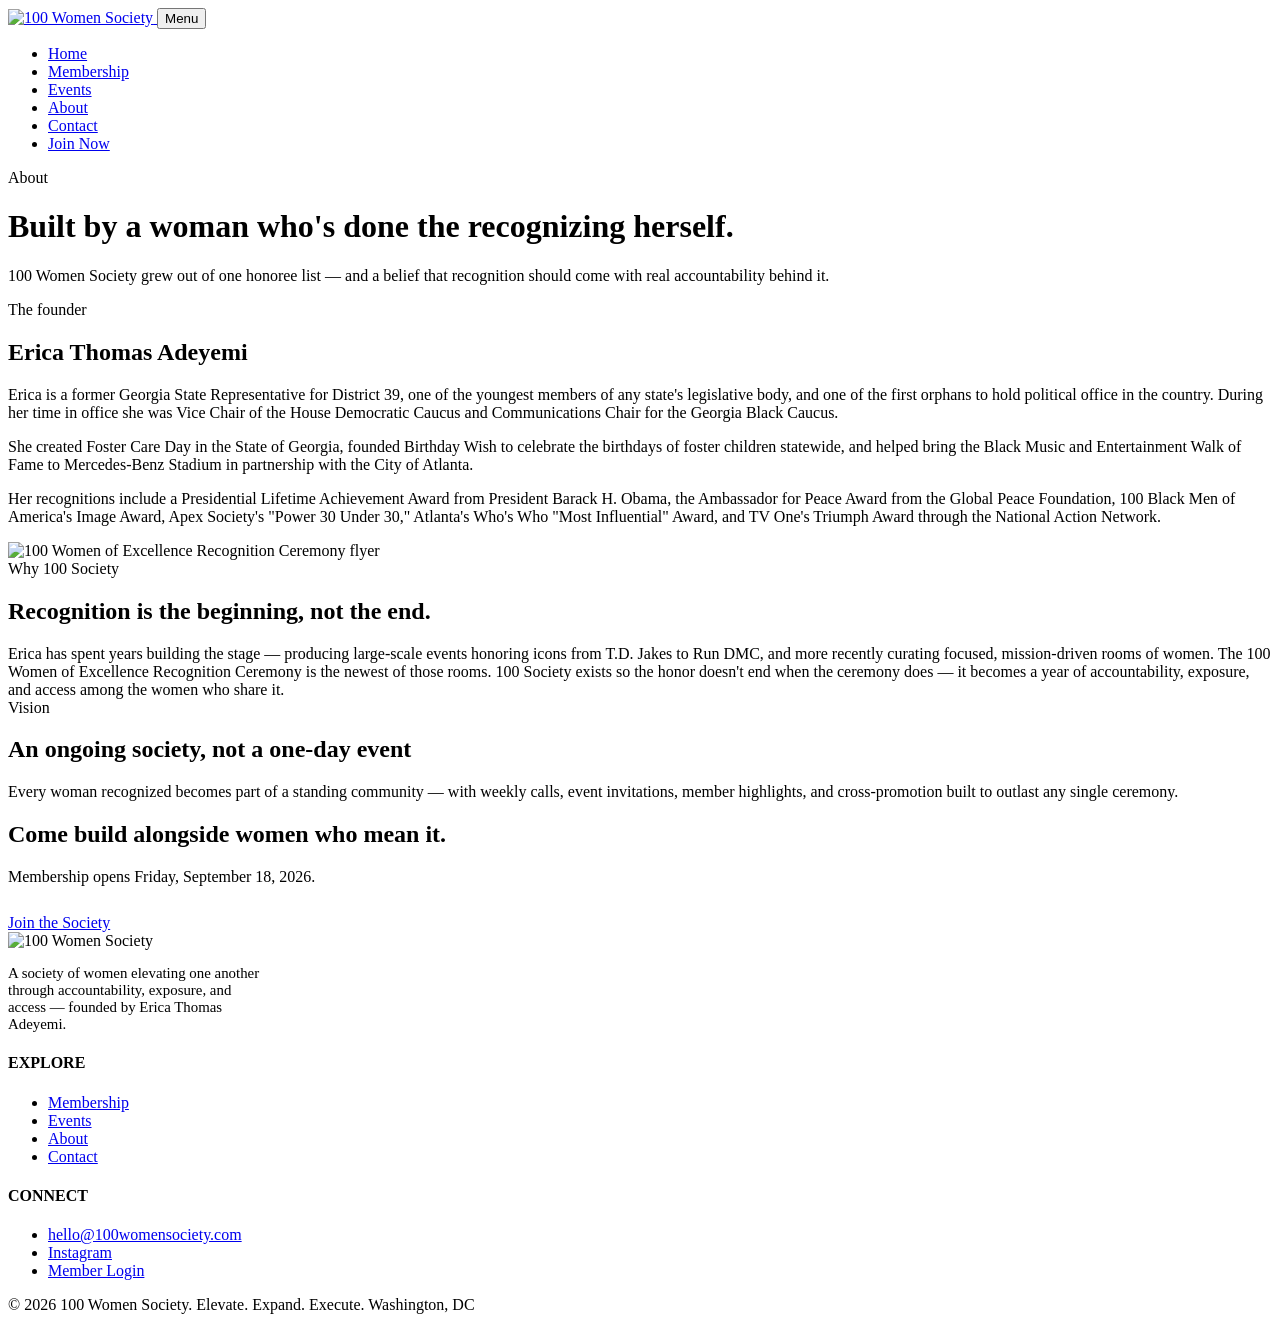
==== about.html @ 5d3458ab "Initial Website" ====
<!DOCTYPE html>
<html lang="en">
<head>
<meta charset="UTF-8">
<meta name="viewport" content="width=device-width, initial-scale=1.0">
<title>About | 100 Women Society</title>
<meta name="description" content="100 Women Society was founded by Erica Thomas Adeyemi, former Georgia State Representative and lifelong advocate for foster youth and women's leadership.">
<link rel="icon" href="assets/img/favicon-32.png" sizes="32x32">
<link rel="apple-touch-icon" href="assets/img/apple-touch-icon.png">
<link rel="stylesheet" href="assets/css/style.css">
</head>
<body>

<header class="site-header">
  <nav class="nav">
    <a href="index.html" class="brand">
      <img src="assets/img/logo.png" alt="100 Women Society">
    </a>
    <button class="menu-toggle" aria-label="Toggle menu" aria-expanded="false">Menu</button>
    <ul class="nav-links">
      <li><a href="index.html">Home</a></li>
      <li><a href="membership.html">Membership</a></li>
      <li><a href="events.html">Events</a></li>
      <li><a href="about.html" class="active">About</a></li>
      <li><a href="contact.html">Contact</a></li>
      <li><a href="membership.html#join" class="nav-cta">Join Now</a></li>
    </ul>
  </nav>
</header>

<main>

  <div class="page-header">
    <div class="wrap">
      <span class="kicker" style="color:var(--gold-light);">About</span>
      <h1>Built by a woman who's done the recognizing herself.</h1>
      <p>100 Women Society grew out of one honoree list — and a belief that recognition should come with real accountability behind it.</p>
    </div>
  </div>

  <section>
    <div class="wrap">
      <div class="row">
        <div class="col-text">
          <span class="kicker">The founder</span>
          <h2 class="mt-0">Erica Thomas Adeyemi</h2>
          <p>Erica is a former Georgia State Representative for District 39, one of the youngest members of any state's legislative body, and one of the first orphans to hold political office in the country. During her time in office she was Vice Chair of the House Democratic Caucus and Communications Chair for the Georgia Black Caucus.</p>
          <p>She created Foster Care Day in the State of Georgia, founded Birthday Wish to celebrate the birthdays of foster children statewide, and helped bring the Black Music and Entertainment Walk of Fame to Mercedes-Benz Stadium in partnership with the City of Atlanta.</p>
          <p>Her recognitions include a Presidential Lifetime Achievement Award from President Barack H. Obama, the Ambassador for Peace Award from the Global Peace Foundation, 100 Black Men of America's Image Award, Apex Society's "Power 30 Under 30," Atlanta's Who's Who "Most Influential" Award, and TV One's Triumph Award through the National Action Network.</p>
        </div>
        <div class="col-img">
          <img src="assets/img/event-flyer.jpg" alt="100 Women of Excellence Recognition Ceremony flyer">
        </div>
      </div>
    </div>
  </section>

  <section class="section-dark">
    <div class="wrap">
      <div class="section-head center" style="margin-left:auto;margin-right:auto;">
        <span class="kicker">Why 100 Society</span>
        <h2>Recognition is the beginning, not the end.</h2>
        <p style="margin:0 auto;">Erica has spent years building the stage — producing large-scale events honoring icons from T.D. Jakes to Run DMC, and more recently curating focused, mission-driven rooms of women. The 100 Women of Excellence Recognition Ceremony is the newest of those rooms. 100 Society exists so the honor doesn't end when the ceremony does — it becomes a year of accountability, exposure, and access among the women who share it.</p>
      </div>
    </div>
  </section>

  <section>
    <div class="wrap">
      <div class="section-head center">
        <span class="kicker">Vision</span>
        <h2>An ongoing society, not a one-day event</h2>
        <p style="margin:0 auto;">Every woman recognized becomes part of a standing community — with weekly calls, event invitations, member highlights, and cross-promotion built to outlast any single ceremony.</p>
      </div>
    </div>
  </section>

  <section class="section-burgundy">
    <div class="wrap center">
      <h2>Come build alongside women who mean it.</h2>
      <p style="margin:0 auto 28px;">Membership opens Friday, September 18, 2026.</p>
      <a href="membership.html#join" class="btn btn-gold">Join the Society</a>
    </div>
  </section>

</main>

<footer class="site-footer">
  <div class="wrap">
    <div class="footer-grid">
      <div>
        <img src="assets/img/logo.png" alt="100 Women Society" class="footer-logo">
        <p style="max-width:34ch; color:var(--cream-dim); font-size:0.93rem;">A society of women elevating one another through accountability, exposure, and access — founded by Erica Thomas Adeyemi.</p>
      </div>
      <div>
        <h4>EXPLORE</h4>
        <ul>
          <li><a href="membership.html">Membership</a></li>
          <li><a href="events.html">Events</a></li>
          <li><a href="about.html">About</a></li>
          <li><a href="contact.html">Contact</a></li>
        </ul>
      </div>
      <div>
        <h4>CONNECT</h4>
        <ul>
          <li><a href="mailto:hello@100womensociety.com">hello@100womensociety.com</a></li>
          <li><a href="https://instagram.com/itsericathomas" target="_blank" rel="noopener">Instagram</a></li>
          <li><a href="https://100womensociety.mykajabi.com/" target="_blank" rel="noopener">Member Login</a></li>
        </ul>
      </div>
    </div>
    <div class="footer-bottom">
      <span>&copy; 2026 100 Women Society. Elevate. Expand. Execute.</span>
      <span>Washington, DC</span>
    </div>
  </div>
</footer>
<script src="assets/js/main.js"></script>
</body>
</html>
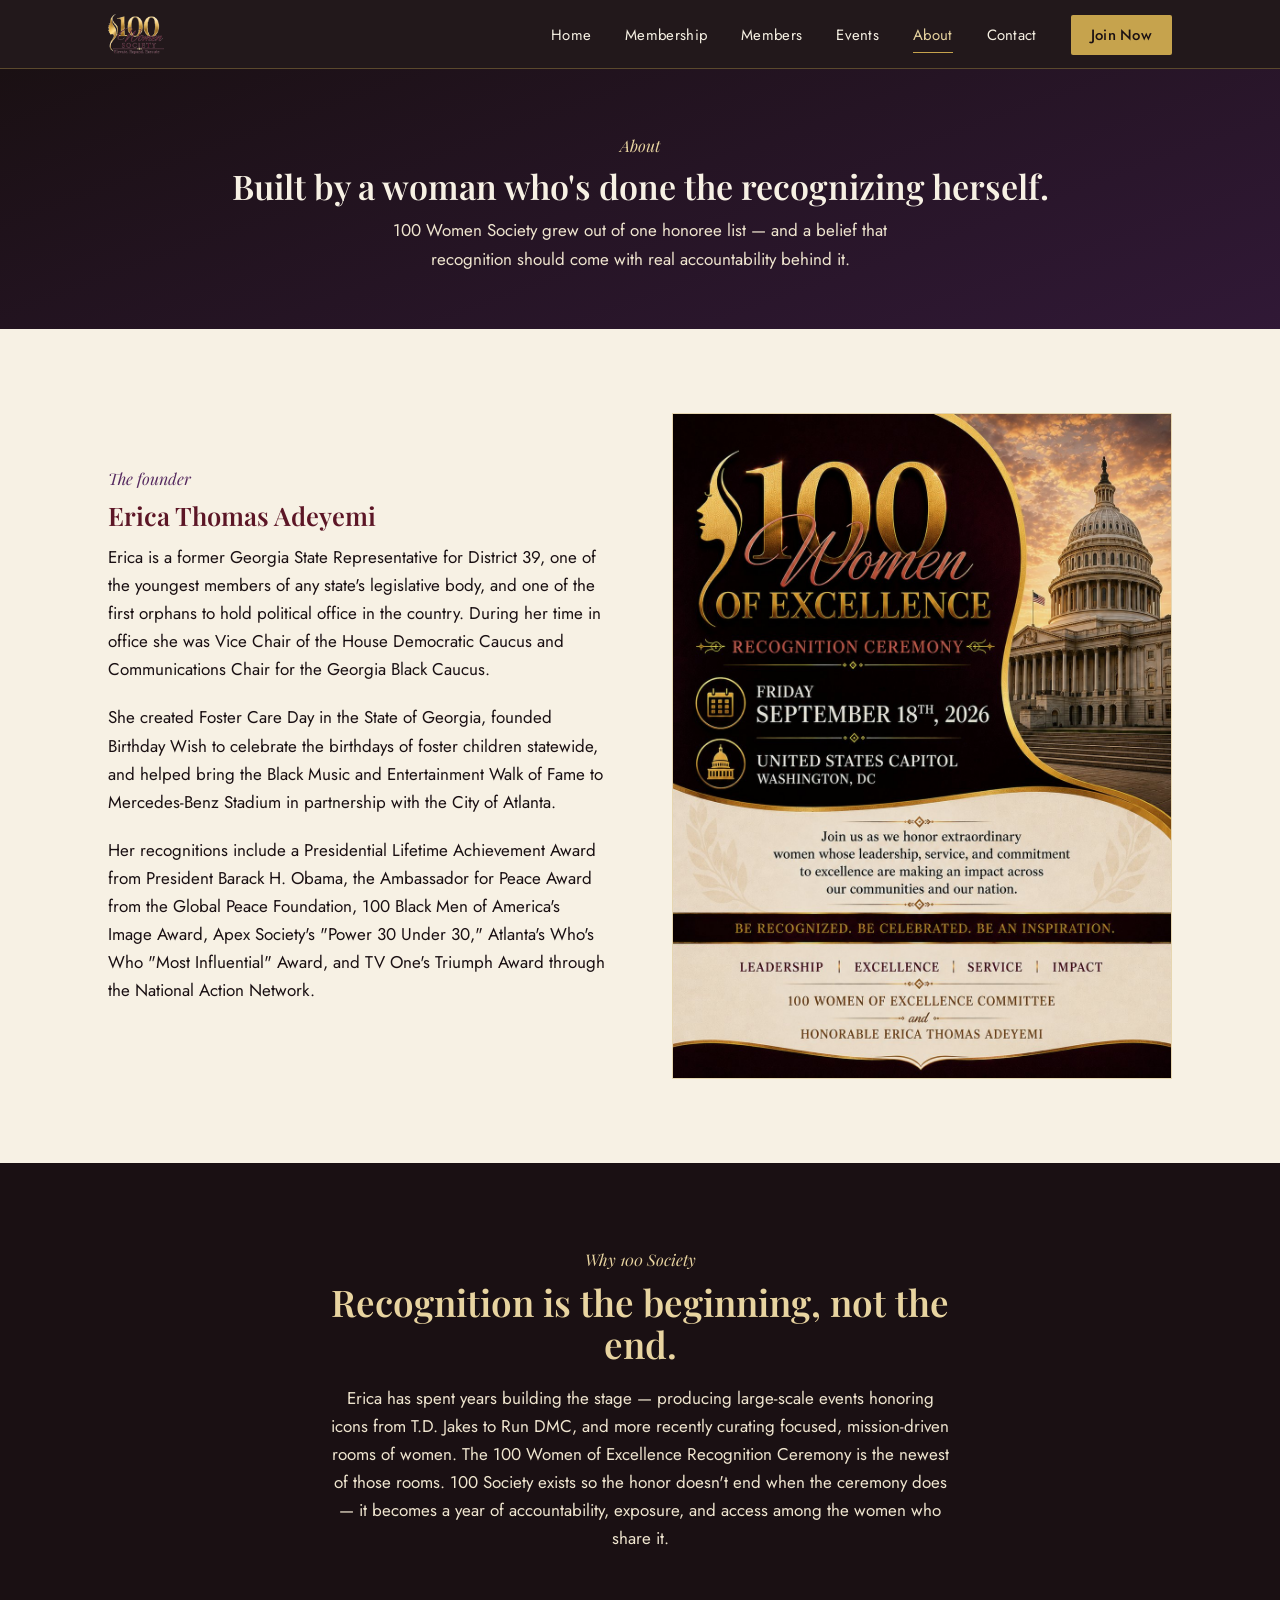
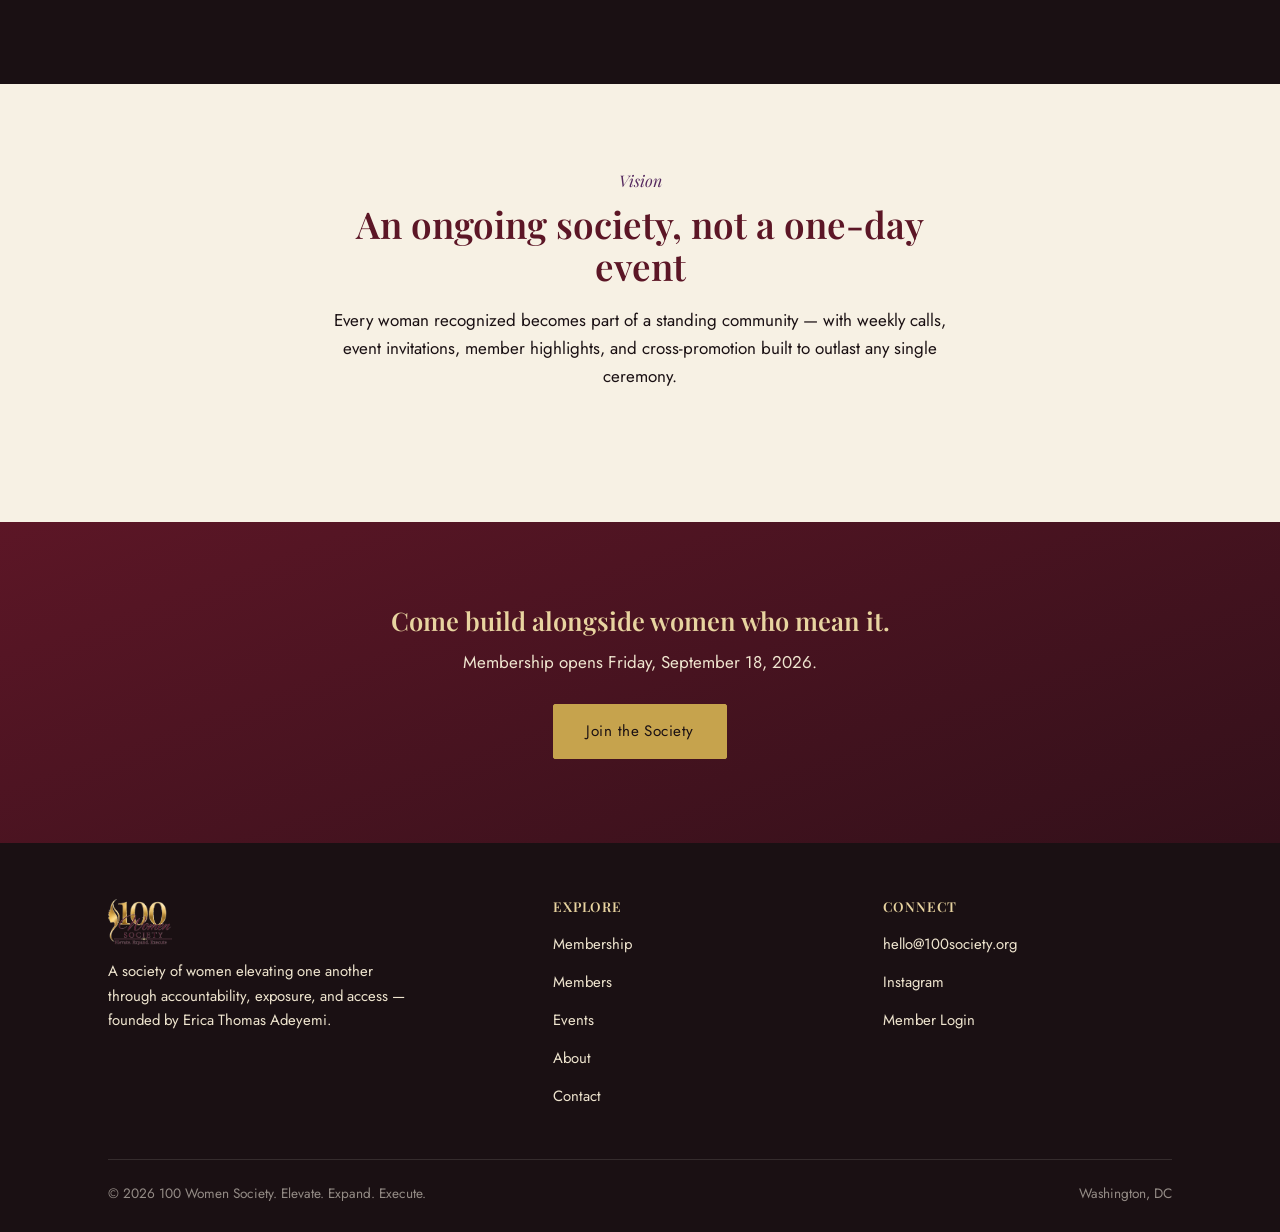
==== commit ea73952a: "Updated the logo and links Realized I needed to unzip the files, initially had an issue with adding " ====
--- a/about.html
+++ b/about.html
@@ -20,6 +20,7 @@
     <ul class="nav-links">
       <li><a href="index.html">Home</a></li>
       <li><a href="membership.html">Membership</a></li>
+          <li><a href="members.html">Members</a></li>
       <li><a href="events.html">Events</a></li>
       <li><a href="about.html" class="active">About</a></li>
       <li><a href="contact.html">Contact</a></li>
@@ -96,6 +97,7 @@
         <h4>EXPLORE</h4>
         <ul>
           <li><a href="membership.html">Membership</a></li>
+          <li><a href="members.html">Members</a></li>
           <li><a href="events.html">Events</a></li>
           <li><a href="about.html">About</a></li>
           <li><a href="contact.html">Contact</a></li>
@@ -104,7 +106,7 @@
       <div>
         <h4>CONNECT</h4>
         <ul>
-          <li><a href="mailto:hello@100womensociety.com">hello@100womensociety.com</a></li>
+          <li><a href="mailto:hello@100society.org">hello@100society.org</a></li>
           <li><a href="https://instagram.com/itsericathomas" target="_blank" rel="noopener">Instagram</a></li>
           <li><a href="https://100womensociety.mykajabi.com/" target="_blank" rel="noopener">Member Login</a></li>
         </ul>
--- a/assets/css/style.css
+++ b/assets/css/style.css
@@ -0,0 +1,664 @@
+/* ============================================
+   100 Women Society — stylesheet
+   Palette: black / burgundy / gold / cream + amethyst accent
+   ============================================ */
+
+@import url('https://fonts.googleapis.com/css2?family=Playfair+Display:ital,wght@0,500;0,600;0,700;1,500&family=Jost:wght@300;400;500;600&display=swap');
+
+:root{
+  --ink: #1a1013;
+  --burgundy: #5c1626;
+  --burgundy-deep: #33101a;
+  --amethyst: #55295f;
+  --amethyst-deep: #351a3d;
+  --gold: #c6a34d;
+  --gold-light: #e8d4a0;
+  --cream: #f7f1e4;
+  --cream-dim: #efe5cf;
+  --line: rgba(198,163,77,0.35);
+
+  --serif: 'Playfair Display', 'Georgia', serif;
+  --sans: 'Jost', 'Helvetica Neue', Arial, sans-serif;
+
+  --max: 1120px;
+}
+
+*{ box-sizing: border-box; }
+html{ scroll-behavior: smooth; }
+html, body{ max-width: 100%; overflow-x: hidden; }
+
+body{
+  margin: 0;
+  background: var(--cream);
+  color: var(--ink);
+  font-family: var(--sans);
+  font-size: 17px;
+  line-height: 1.65;
+  -webkit-font-smoothing: antialiased;
+}
+
+img{ max-width: 100%; display: block; }
+
+a{ color: inherit; }
+
+h1, h2, h3, h4{
+  font-family: var(--serif);
+  font-weight: 600;
+  line-height: 1.15;
+  margin: 0 0 0.5em;
+  color: var(--burgundy);
+}
+
+p{ margin: 0 0 1.2em; max-width: 62ch; }
+
+.wrap{
+  max-width: var(--max);
+  margin: 0 auto;
+  padding: 0 28px;
+}
+
+/* -------- ornament -------- */
+.ornament{
+  display: flex;
+  align-items: center;
+  gap: 14px;
+  margin: 22px 0 30px;
+}
+.ornament::before,
+.ornament::after{
+  content: "";
+  flex: 1;
+  height: 1px;
+  background: var(--line);
+}
+.ornament span{
+  width: 7px; height: 7px;
+  background: var(--gold);
+  transform: rotate(45deg);
+  flex: none;
+}
+.ornament.center{ justify-content: center; }
+.ornament.left{ margin-left: 0; }
+
+/* -------- nav -------- */
+.site-header{
+  position: sticky;
+  top: 0;
+  z-index: 50;
+  background: rgba(26,16,19,0.96);
+  border-bottom: 1px solid var(--line);
+}
+.nav{
+  display: flex;
+  align-items: center;
+  justify-content: space-between;
+  padding: 14px 28px;
+  max-width: var(--max);
+  margin: 0 auto;
+}
+.brand{
+  display: flex;
+  align-items: center;
+  gap: 12px;
+  text-decoration: none;
+  color: var(--cream);
+}
+.brand img{ height: 40px; width: auto; }
+.brand-word{
+  font-family: var(--serif);
+  font-size: 1.15rem;
+  letter-spacing: 0.02em;
+  color: var(--gold-light);
+}
+.brand-word em{
+  font-style: italic;
+  color: var(--cream);
+}
+
+.nav-links{
+  display: flex;
+  align-items: center;
+  gap: 34px;
+  list-style: none;
+  margin: 0; padding: 0;
+}
+.nav-links a{
+  text-decoration: none;
+  color: var(--cream);
+  font-size: 0.93rem;
+  letter-spacing: 0.02em;
+  padding: 6px 0;
+  border-bottom: 1px solid transparent;
+  transition: border-color .2s ease, color .2s ease;
+}
+.nav-links a:hover,
+.nav-links a.active{
+  color: var(--gold-light);
+  border-color: var(--gold);
+}
+
+.nav-cta{
+  background: var(--gold);
+  color: var(--ink) !important;
+  padding: 9px 20px !important;
+  border-radius: 2px;
+  border-bottom: none !important;
+  font-weight: 500;
+}
+.nav-cta:hover{
+  background: var(--gold-light);
+  border-color: transparent !important;
+}
+
+.menu-toggle{
+  display: none;
+  background: none;
+  border: 1px solid var(--line);
+  color: var(--cream);
+  font-size: 1.1rem;
+  padding: 6px 12px;
+  cursor: pointer;
+}
+
+/* -------- buttons -------- */
+.btn{
+  display: inline-block;
+  padding: 14px 32px;
+  font-family: var(--sans);
+  font-size: 0.95rem;
+  letter-spacing: 0.03em;
+  text-decoration: none;
+  border: 1px solid var(--gold);
+  border-radius: 2px;
+  transition: transform .18s ease, background .18s ease, color .18s ease;
+}
+.btn-gold{
+  background: var(--gold);
+  color: var(--ink);
+}
+.btn-gold:hover{ background: var(--gold-light); transform: translateY(-1px); }
+
+.btn-outline{
+  background: transparent;
+  color: var(--cream);
+  border-color: var(--gold);
+}
+.btn-outline:hover{ background: rgba(198,163,77,0.12); transform: translateY(-1px); }
+
+.btn-outline-dark{
+  background: transparent;
+  color: var(--burgundy);
+  border-color: var(--burgundy);
+}
+.btn-outline-dark:hover{ background: rgba(92,22,38,0.06); }
+
+/* -------- hero -------- */
+.hero{
+  background:
+    radial-gradient(ellipse at 30% 20%, rgba(85,41,95,0.35), transparent 55%),
+    linear-gradient(180deg, var(--ink), var(--burgundy-deep) 70%, var(--burgundy));
+  color: var(--cream);
+  padding: 90px 0 100px;
+  text-align: center;
+}
+.hero img.hero-logo{
+  max-width: 380px;
+  margin: 0 auto 28px;
+  display: block;
+}
+.hero .eyebrow{
+  font-family: var(--serif);
+  font-style: italic;
+  color: var(--gold-light);
+  font-size: 1.05rem;
+  margin: 0 auto 6px;
+  max-width: 90%;
+}
+.hero h1{
+  color: var(--cream);
+  font-size: clamp(2.1rem, 4.2vw, 3.2rem);
+  max-width: 16ch;
+  margin: 0 auto 18px;
+}
+.hero p.lead{
+  max-width: 54ch;
+  margin: 0 auto 34px;
+  color: var(--cream-dim);
+  font-size: 1.08rem;
+}
+.hero-actions{
+  display: flex;
+  gap: 18px;
+  justify-content: center;
+  flex-wrap: wrap;
+}
+
+/* -------- sections -------- */
+section{ padding: 84px 0; }
+.section-dark{
+  background: var(--ink);
+  color: var(--cream);
+}
+.section-dark h2{ color: var(--gold-light); }
+.section-dark p{ color: var(--cream-dim); }
+
+.section-burgundy{
+  background: linear-gradient(160deg, var(--burgundy), var(--burgundy-deep));
+  color: var(--cream);
+}
+.section-burgundy h2{ color: var(--gold-light); }
+.section-burgundy p{ color: var(--cream-dim); }
+
+.kicker{
+  font-family: var(--serif);
+  font-style: italic;
+  color: var(--amethyst);
+  font-size: 1rem;
+  margin-bottom: 8px;
+  display: block;
+}
+.section-dark .kicker, .section-burgundy .kicker{ color: var(--gold-light); }
+
+.section-head{
+  max-width: 640px;
+  margin: 0 0 48px;
+}
+.section-head.center{
+  margin-left: auto;
+  margin-right: auto;
+  text-align: center;
+}
+.section-head h2{
+  font-size: clamp(1.7rem, 3vw, 2.3rem);
+}
+
+/* -------- pillars (Advise / Share / Promote) -------- */
+.pillars{
+  display: grid;
+  grid-template-columns: repeat(3, 1fr);
+  gap: 0;
+  border-top: 1px solid var(--line);
+}
+.pillar{
+  padding: 40px 32px;
+  border-right: 1px solid var(--line);
+}
+.pillar:last-child{ border-right: none; }
+.pillar .numeral{
+  font-family: var(--serif);
+  font-style: italic;
+  color: var(--amethyst);
+  font-size: 1rem;
+  display: block;
+  margin-bottom: 14px;
+}
+.section-dark .pillar .numeral{ color: var(--gold-light); }
+.pillar h3{
+  font-size: 1.4rem;
+  color: var(--cream);
+  margin-bottom: 12px;
+}
+.pillar p{ color: var(--cream-dim); margin-bottom: 0; }
+
+/* -------- editorial rows -------- */
+.row{
+  display: grid;
+  grid-template-columns: 1fr 1fr;
+  gap: 64px;
+  align-items: center;
+}
+.row.reverse .col-img{ order: 2; }
+.col-text ul{
+  padding-left: 0;
+  list-style: none;
+  margin: 0;
+}
+.col-text ul li{
+  padding: 12px 0;
+  border-bottom: 1px solid var(--cream-dim);
+  display: flex;
+  gap: 14px;
+}
+.col-text ul li::before{
+  content: "";
+  width: 6px; height: 6px;
+  margin-top: 8px;
+  background: var(--gold);
+  transform: rotate(45deg);
+  flex: none;
+}
+.col-img img{
+  border: 1px solid var(--line);
+}
+
+/* -------- benefit list (membership) -------- */
+.benefit-grid{
+  display: grid;
+  grid-template-columns: 1fr 1fr;
+  gap: 8px 48px;
+}
+.benefit{
+  padding: 18px 0;
+  border-bottom: 1px solid var(--cream-dim);
+}
+.benefit h4{
+  font-size: 1.05rem;
+  margin-bottom: 4px;
+  color: var(--burgundy);
+}
+.benefit p{ margin: 0; font-size: 0.95rem; color: #4a3d40; }
+
+/* -------- pricing -------- */
+.pricing{
+  display: grid;
+  grid-template-columns: 1fr 1fr;
+  border: 1px solid var(--line);
+}
+.price-col{
+  padding: 44px 40px;
+}
+.price-col + .price-col{
+  border-left: 1px solid var(--line);
+  background: var(--ink);
+  color: var(--cream);
+}
+.price-col + .price-col h3,
+.price-col + .price-col .price{ color: var(--gold-light); }
+.price-col h3{
+  font-size: 1.3rem;
+  margin-bottom: 4px;
+}
+.price{
+  font-family: var(--serif);
+  font-size: 2.6rem;
+  color: var(--burgundy);
+  margin: 10px 0 4px;
+}
+.price span{
+  font-family: var(--sans);
+  font-size: 0.95rem;
+  color: inherit;
+  opacity: .7;
+}
+.price-was{
+  font-family: var(--serif);
+  font-size: 1.5rem;
+  color: #8a7377;
+  text-decoration: line-through;
+  text-decoration-color: #d33f3f;
+  text-decoration-thickness: 2px;
+  margin-right: 12px;
+  opacity: 0.85;
+}
+.price-col + .price-col .price-was{ color: #b79ba0; }
+.price-flag{
+  display: inline-block;
+  background: #d33f3f;
+  color: #fff;
+  font-family: var(--sans);
+  font-size: 0.72rem;
+  font-weight: 500;
+  letter-spacing: 0.05em;
+  text-transform: uppercase;
+  padding: 5px 11px;
+  border-radius: 2px;
+  margin-bottom: 14px;
+}
+.price-note{
+  font-size: 0.9rem;
+  margin-bottom: 22px;
+  opacity: .85;
+}
+.price-col ul{
+  list-style: none;
+  padding: 0;
+  margin: 0 0 26px;
+}
+.price-col ul li{
+  padding: 8px 0;
+  font-size: 0.95rem;
+  border-bottom: 1px solid rgba(0,0,0,0.08);
+}
+.price-col + .price-col ul li{
+  border-bottom: 1px solid rgba(247,241,228,0.12);
+}
+
+/* -------- event teaser / card -------- */
+.event-card{
+  display: grid;
+  grid-template-columns: 340px 1fr;
+  gap: 48px;
+  align-items: center;
+  border: 1px solid var(--line);
+  padding: 40px;
+}
+.event-card .meta{
+  display: flex;
+  gap: 28px;
+  margin: 20px 0 26px;
+  flex-wrap: wrap;
+}
+.event-card .meta div{ font-size: 0.92rem; }
+.event-card .meta strong{
+  display: block;
+  color: var(--burgundy);
+  font-family: var(--serif);
+  font-size: 1.05rem;
+}
+
+/* -------- member spotlight -------- */
+.spotlight{
+  display: grid;
+  grid-template-columns: 320px 1fr;
+  gap: 56px;
+  align-items: center;
+  background: var(--ink);
+  color: var(--cream);
+  border: 1px solid var(--line);
+  padding: 48px;
+}
+.spotlight-photo img{
+  width: 260px;
+  height: 260px;
+  border-radius: 50%;
+  border: 1px solid var(--line);
+  display: block;
+}
+.spotlight .kicker{ color: var(--gold-light); }
+.spotlight h2{ color: var(--cream); margin-bottom: 4px; }
+.spotlight .member-title{
+  font-family: var(--serif);
+  font-style: italic;
+  color: var(--gold-light);
+  font-size: 1.05rem;
+  margin-bottom: 18px;
+  display: block;
+}
+.spotlight p{ color: var(--cream-dim); }
+
+/* -------- member directory grid -------- */
+.member-grid{
+  display: grid;
+  grid-template-columns: repeat(3, 1fr);
+  gap: 40px;
+}
+.member-card{
+  text-align: center;
+}
+.member-card img{
+  width: 168px;
+  height: 168px;
+  border-radius: 50%;
+  margin: 0 auto 18px;
+  border: 1px solid var(--line);
+}
+.member-card h3{
+  font-size: 1.15rem;
+  margin-bottom: 2px;
+}
+.member-card .member-title{
+  font-family: var(--serif);
+  font-style: italic;
+  color: var(--amethyst);
+  font-size: 0.98rem;
+  display: block;
+  margin-bottom: 10px;
+}
+.member-card p{
+  font-size: 0.93rem;
+  color: #4a3d40;
+  margin: 0 auto;
+  max-width: 30ch;
+}
+
+/* -------- quote / accountability strip -------- */
+.strip{
+  text-align: center;
+  padding: 60px 0;
+}
+.strip blockquote{
+  font-family: var(--serif);
+  font-style: italic;
+  font-size: clamp(1.3rem, 2.6vw, 1.8rem);
+  max-width: 20ch;
+  margin: 0 auto;
+  color: var(--gold-light);
+}
+
+/* -------- footer -------- */
+.site-footer{
+  background: var(--ink);
+  color: var(--cream-dim);
+  padding: 56px 0 28px;
+}
+.footer-grid{
+  display: grid;
+  grid-template-columns: 1.4fr 1fr 1fr;
+  gap: 40px;
+  margin-bottom: 40px;
+}
+.footer-grid h4{
+  color: var(--gold-light);
+  font-size: 0.85rem;
+  letter-spacing: 0.06em;
+  margin-bottom: 14px;
+}
+.footer-grid ul{ list-style: none; padding: 0; margin: 0; }
+.footer-grid li{ margin-bottom: 10px; }
+.footer-grid a{ text-decoration: none; color: var(--cream-dim); font-size: 0.93rem; }
+.footer-grid a:hover{ color: var(--gold-light); }
+.footer-logo{ height: 46px; margin-bottom: 14px; }
+.footer-bottom{
+  border-top: 1px solid rgba(247,241,228,0.12);
+  padding-top: 22px;
+  display: flex;
+  justify-content: space-between;
+  flex-wrap: wrap;
+  gap: 10px;
+  font-size: 0.85rem;
+  color: rgba(247,241,228,0.55);
+}
+
+/* -------- page header (interior pages) -------- */
+.page-header{
+  background: linear-gradient(160deg, var(--ink), var(--amethyst-deep) 120%);
+  color: var(--cream);
+  padding: 64px 0 56px;
+  text-align: center;
+}
+.page-header h1{ color: var(--cream); margin-bottom: 10px; }
+.page-header p{ color: var(--cream-dim); max-width: 56ch; margin: 0 auto; }
+
+/* -------- table (about / faq) -------- */
+.faq{ max-width: 760px; margin: 0 auto; }
+.faq-item{
+  border-bottom: 1px solid var(--cream-dim);
+  padding: 22px 0;
+}
+.faq-item h3{
+  font-size: 1.1rem;
+  margin-bottom: 8px;
+}
+.faq-item p{ margin: 0; }
+
+/* -------- contact -------- */
+.contact-grid{
+  display: grid;
+  grid-template-columns: 1fr 1fr;
+  gap: 60px;
+}
+.contact-detail{
+  padding: 20px 0;
+  border-bottom: 1px solid var(--cream-dim);
+}
+.contact-detail strong{
+  display: block;
+  color: var(--burgundy);
+  font-family: var(--serif);
+  font-size: 1.05rem;
+  margin-bottom: 4px;
+}
+
+/* -------- utility -------- */
+.center{ text-align: center; }
+.mt-0{ margin-top: 0; }
+.tag{
+  display: inline-block;
+  border: 1px solid var(--gold);
+  color: var(--burgundy);
+  font-size: 0.78rem;
+  letter-spacing: 0.05em;
+  padding: 5px 12px;
+  margin-bottom: 18px;
+}
+.section-dark .tag, .section-burgundy .tag{ color: var(--gold-light); }
+
+/* -------- responsive -------- */
+
+/* Nav collapses to a hamburger well before the links run out of room,
+   so the row never overflows and forces sideways scroll on the page. */
+@media (max-width: 1080px){
+  .nav-links{
+    position: fixed;
+    top: 68px; left: 0; right: 0;
+    background: var(--ink);
+    flex-direction: column;
+    align-items: flex-start;
+    padding: 20px 28px 28px;
+    gap: 18px;
+    border-bottom: 1px solid var(--line);
+    transform: translateY(-140%);
+    transition: transform .25s ease;
+  }
+  .nav-links.open{ transform: translateY(0); }
+  .menu-toggle{ display: inline-block; }
+  .nav-cta{ margin-top: 4px; }
+}
+
+@media (max-width: 880px){
+  .row, .pricing, .benefit-grid, .footer-grid{
+    grid-template-columns: 1fr;
+  }
+  .row.reverse .col-img{ order: 0; }
+  .pillars{ grid-template-columns: 1fr; }
+  .pillar{ border-right: none; border-bottom: 1px solid var(--line); }
+  .price-col + .price-col{ border-left: none; border-top: 1px solid var(--line); }
+  .event-card{ grid-template-columns: 1fr; }
+  .spotlight{ grid-template-columns: 1fr; text-align: center; padding: 36px 28px; }
+  .spotlight img{ margin: 0 auto; width: 200px; height: 200px; }
+  .member-grid{ grid-template-columns: repeat(2, 1fr); }
+}
+
+@media (max-width: 560px){
+  .member-grid{ grid-template-columns: 1fr; }
+}
+
+@media (max-width: 520px){
+  .hero{ padding: 64px 0 70px; }
+  section{ padding: 60px 0; }
+  .event-card{ padding: 26px; }
+}
+
+@media (prefers-reduced-motion: reduce){
+  *{ transition: none !important; scroll-behavior: auto !important; }
+}
